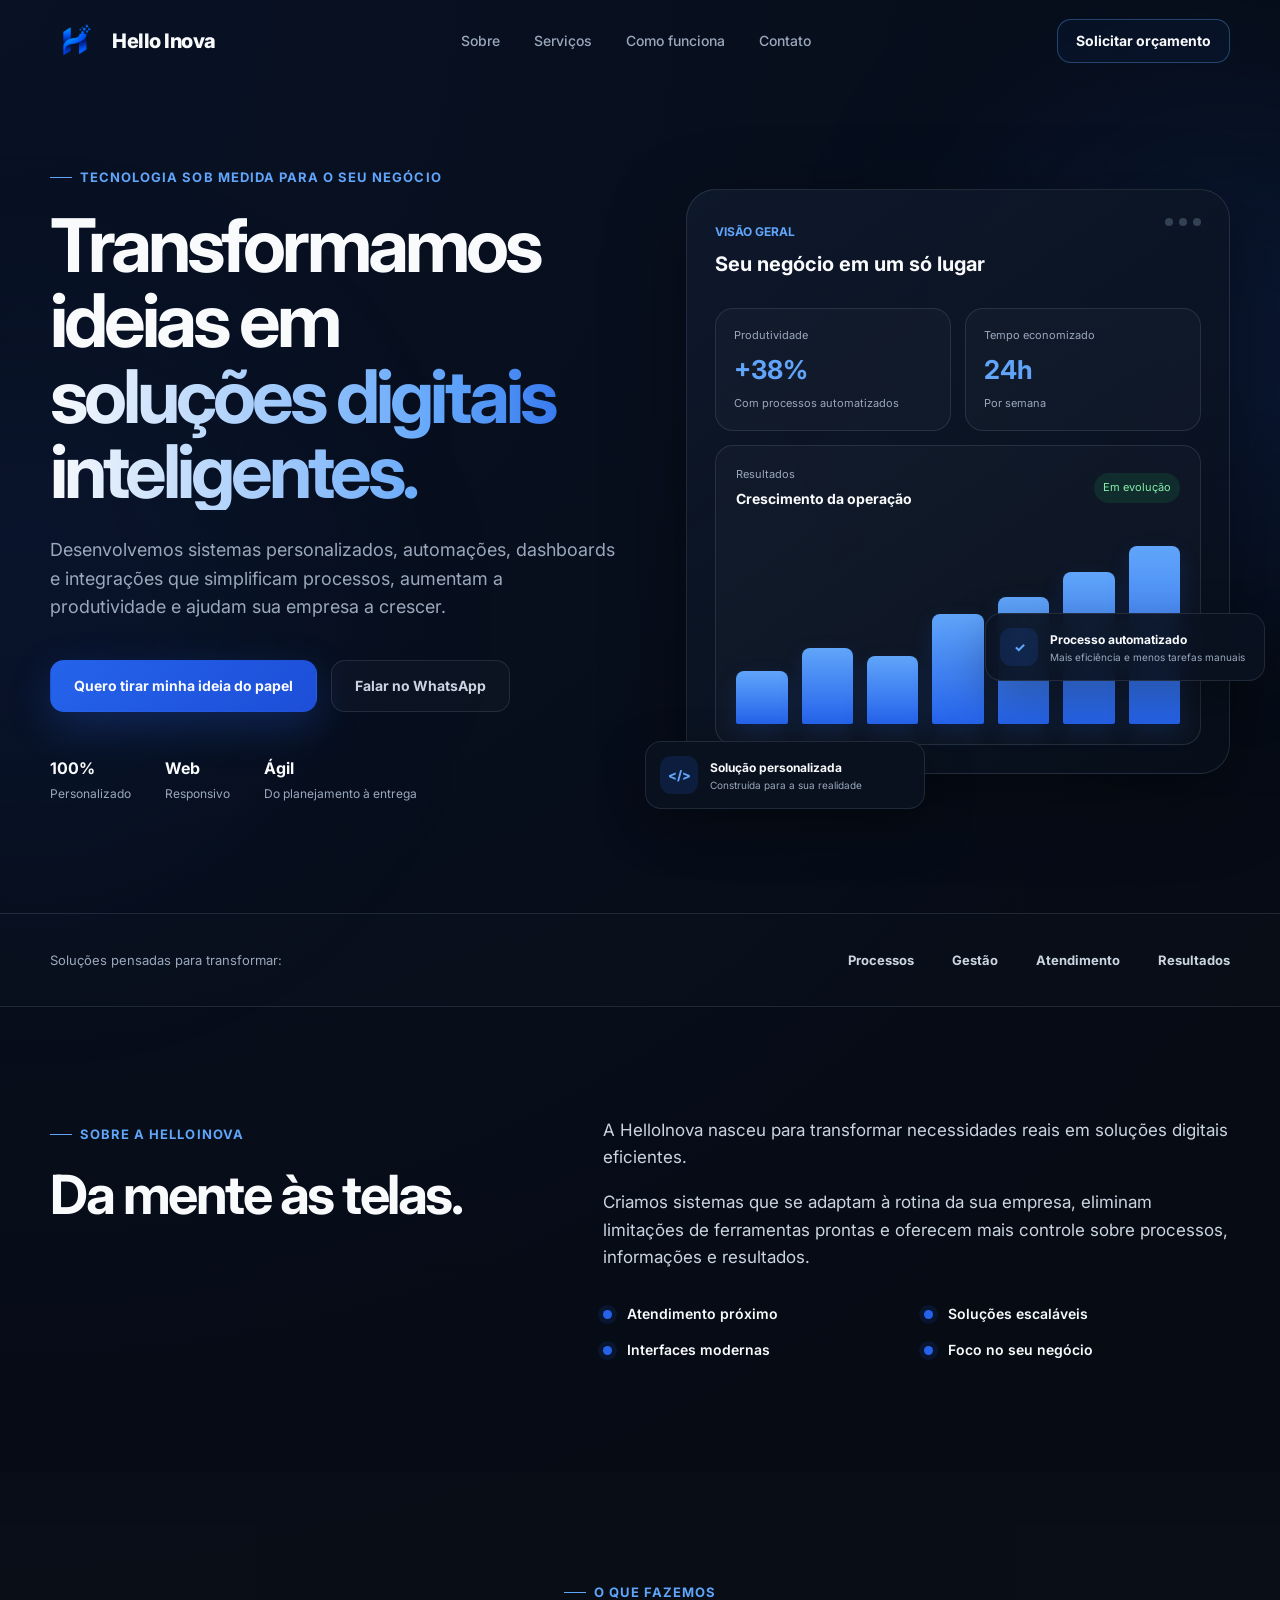
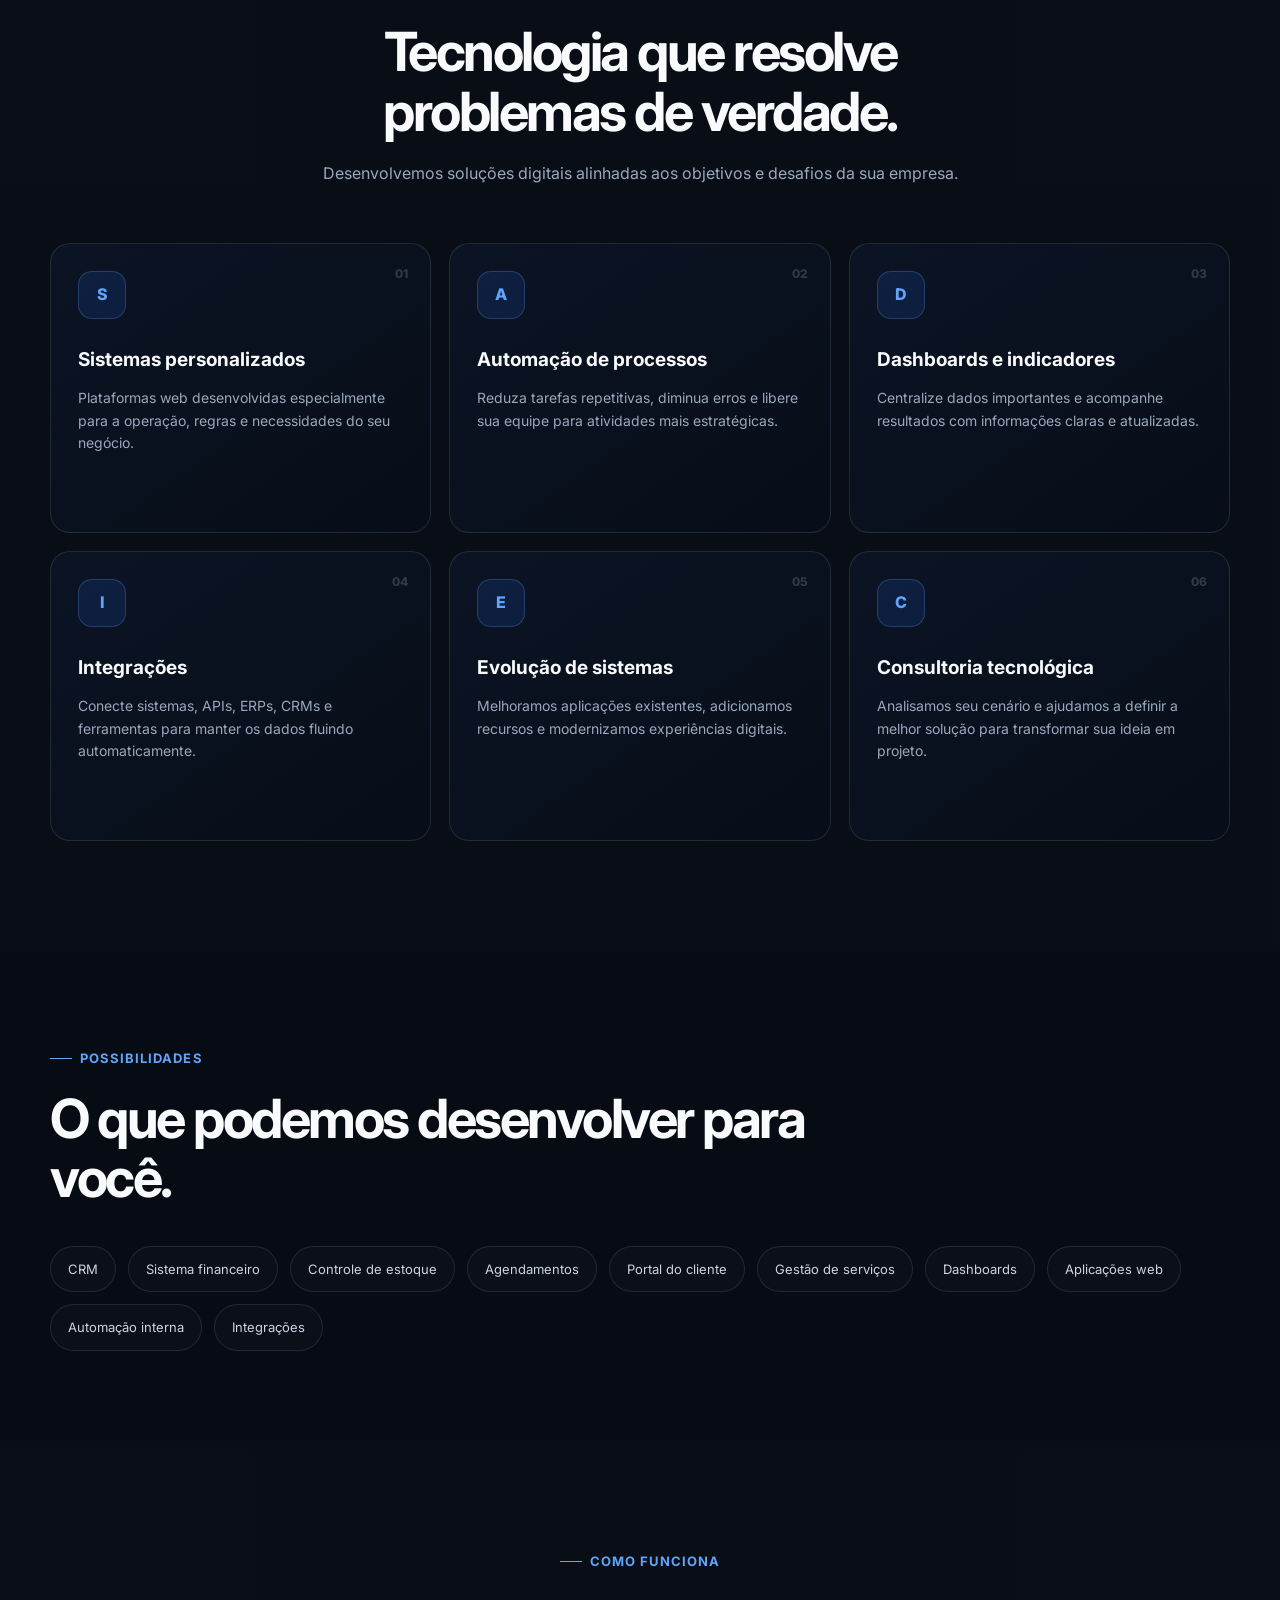
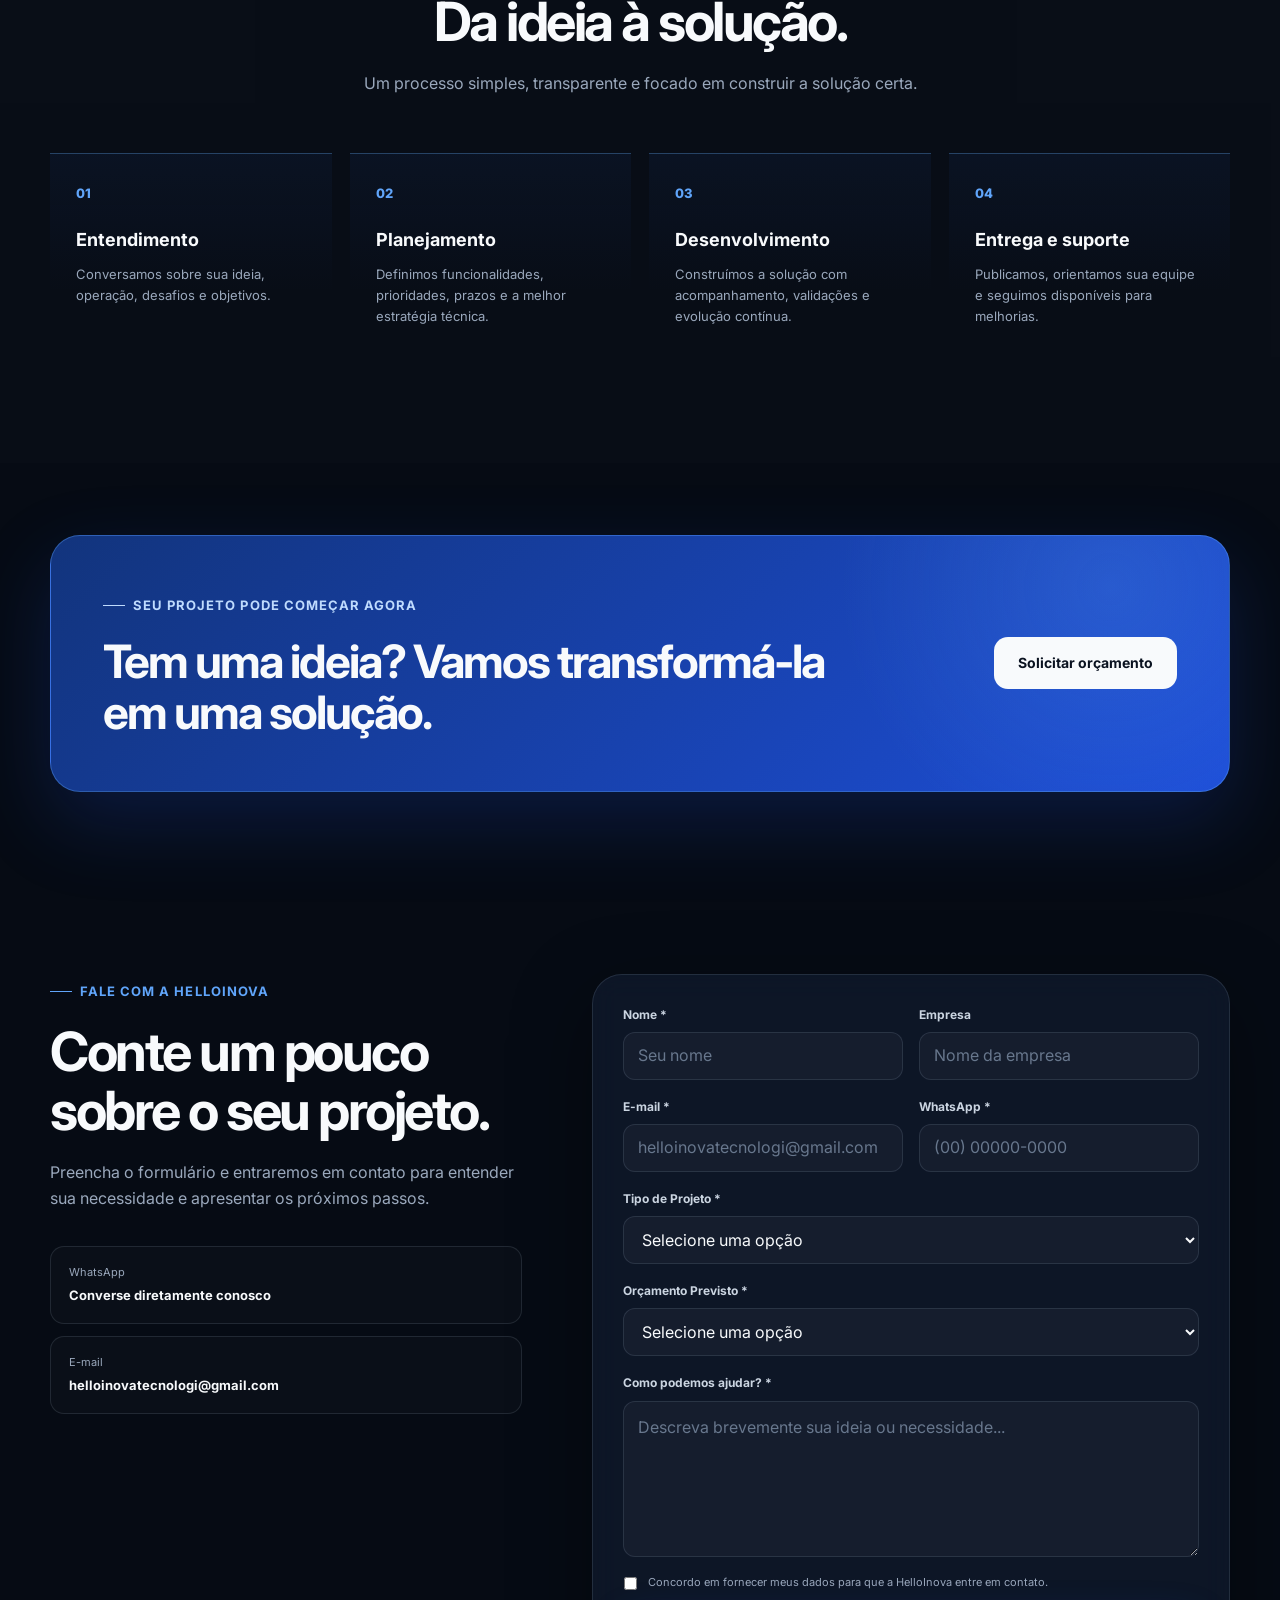
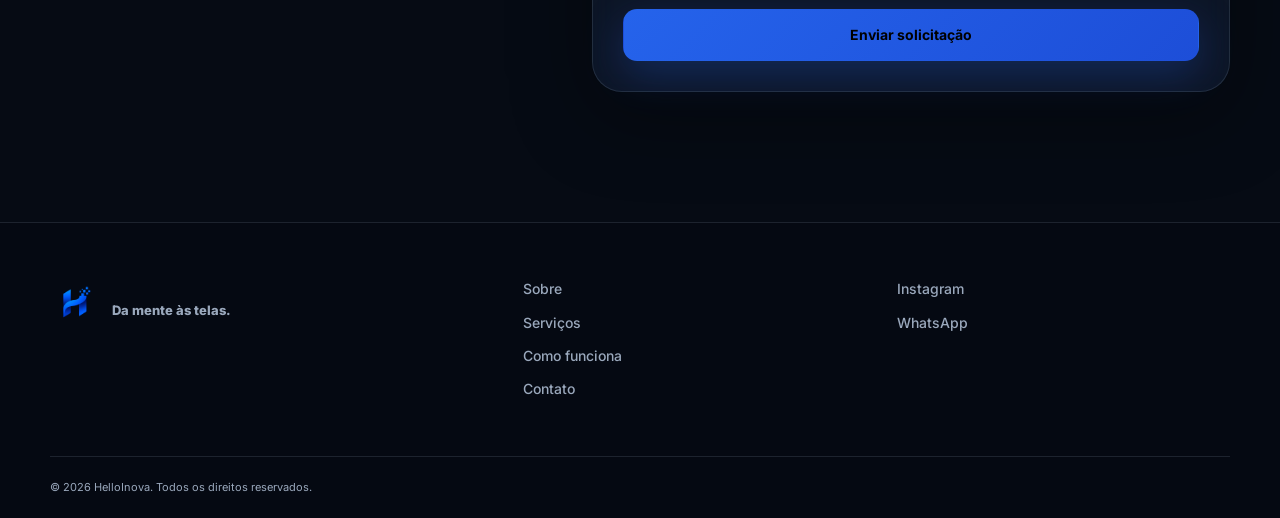
==== index.html @ ebc35570 "Organiza estrutura do GitHub Pages" ====
<!DOCTYPE html>
<html lang="pt-BR">
<head>
  <meta charset="UTF-8" />
  <meta name="viewport" content="width=device-width, initial-scale=1.0" />

  <link rel="icon" type="image/png" href="img/favicon.ico">

  <title>HelloInova | Sistemas personalizados para o seu negócio</title>
  <meta
    name="description"
    content="A HelloInova desenvolve sistemas personalizados, automações, dashboards e integrações para transformar ideias em soluções digitais."
  />

  <link rel="preconnect" href="https://fonts.googleapis.com" />
  <link rel="preconnect" href="https://fonts.gstatic.com" crossorigin />
  <link
    href="https://fonts.googleapis.com/css2?family=Inter:wght@400;500;600;700;800&display=swap"
    rel="stylesheet"
  />

  <link rel="stylesheet" href="style.css" />
</head>

<body>
  <div class="background-glow background-glow-one"></div>
  <div class="background-glow background-glow-two"></div>

  <header class="header">
    <div class="container navigation">
      <a class="brand" href="#inicio" aria-label="HelloInova - início">
        <img src="img/logo.png" alt="HelloInova" class="logo" />
        <span class="brand-name">Hello Inova</span>
      </a>

      <button
        class="menu-button"
        id="menuButton"
        type="button"
        aria-label="Abrir menu"
        aria-expanded="false"
        aria-controls="navigationMenu"
      >
        <span></span>
        <span></span>
        <span></span>
      </button>

      <nav class="navigation-menu" id="navigationMenu">
        <a href="#sobre">Sobre</a>
        <a href="#servicos">Serviços</a>
        <a href="#processo">Como funciona</a>
        <a href="#contato">Contato</a>
      </nav>

      <a class="button button-small button-outline desktop-cta" href="#contato">
        Solicitar orçamento
      </a>
    </div>
  </header>

  <main>
    <section class="hero section" id="inicio">
      <div class="container hero-grid">
        <div class="hero-content reveal">
          <span class="eyebrow">
            Tecnologia sob medida para o seu negócio
          </span>

          <h1>
            Transformamos ideias em
            <span>soluções digitais inteligentes.</span>
          </h1>

          <p class="hero-description">
            Desenvolvemos sistemas personalizados, automações, dashboards e
            integrações que simplificam processos, aumentam a produtividade e
            ajudam sua empresa a crescer.
          </p>

          <div class="hero-actions">
            <a class="button button-primary" href="#contato">
              Quero tirar minha ideia do papel
            </a>

            <a
              class="button button-ghost whatsapp-link"
              href="#"
              target="_blank"
              rel="noopener noreferrer"
            >
              Falar no WhatsApp
            </a>
          </div>

          <div class="hero-highlights">
            <div>
              <strong>100%</strong>
              <span>Personalizado</span>
            </div>
            <div>
              <strong>Web</strong>
              <span>Responsivo</span>
            </div>
            <div>
              <strong>Ágil</strong>
              <span>Do planejamento à entrega</span>
            </div>
          </div>
        </div>

        <div class="hero-visual reveal">
          <div class="dashboard-card">
            <div class="dashboard-header">
              <div>
                <span class="dashboard-label">Visão geral</span>
                <h2>Seu negócio em um só lugar</h2>
              </div>

              <div class="window-actions">
                <span></span>
                <span></span>
                <span></span>
              </div>
            </div>

            <div class="dashboard-metrics">
              <article class="metric-card">
                <span>Produtividade</span>
                <strong>+38%</strong>
                <small>Com processos automatizados</small>
              </article>

              <article class="metric-card">
                <span>Tempo economizado</span>
                <strong>24h</strong>
                <small>Por semana</small>
              </article>
            </div>

            <div class="chart-card">
              <div class="chart-heading">
                <div>
                  <span>Resultados</span>
                  <strong>Crescimento da operação</strong>
                </div>
                <span class="chart-status">Em evolução</span>
              </div>

              <div class="chart">
                <span style="height: 28%"></span>
                <span style="height: 40%"></span>
                <span style="height: 36%"></span>
                <span style="height: 58%"></span>
                <span style="height: 67%"></span>
                <span style="height: 80%"></span>
                <span style="height: 94%"></span>
              </div>
            </div>

            <div class="floating-card floating-card-one">
              <span class="floating-icon">✓</span>
              <div>
                <strong>Processo automatizado</strong>
                <span>Mais eficiência e menos tarefas manuais</span>
              </div>
            </div>

            <div class="floating-card floating-card-two">
              <span class="floating-icon">&lt;/&gt;</span>
              <div>
                <strong>Solução personalizada</strong>
                <span>Construída para a sua realidade</span>
              </div>
            </div>
          </div>
        </div>
      </div>
    </section>

    <section class="trust-bar">
      <div class="container trust-content">
        <span>Soluções pensadas para transformar:</span>
        <div class="trust-items">
          <span>Processos</span>
          <span>Gestão</span>
          <span>Atendimento</span>
          <span>Resultados</span>
        </div>
      </div>
    </section>

    <section class="section" id="sobre">
      <div class="container section-grid">
        <div class="section-heading reveal">
          <span class="eyebrow">Sobre a HelloInova</span>
          <h2>Da mente às telas.</h2>
        </div>

        <div class="section-copy reveal">
          <p>
            A HelloInova nasceu para transformar necessidades reais em soluções
            digitais eficientes.
          </p>

          <p>
            Criamos sistemas que se adaptam à rotina da sua empresa, eliminam
            limitações de ferramentas prontas e oferecem mais controle sobre
            processos, informações e resultados.
          </p>

          <div class="feature-list">
            <span>Atendimento próximo</span>
            <span>Soluções escaláveis</span>
            <span>Interfaces modernas</span>
            <span>Foco no seu negócio</span>
          </div>
        </div>
      </div>
    </section>

    <section class="section services-section" id="servicos">
      <div class="container">
        <div class="section-heading centered reveal">
          <span class="eyebrow">O que fazemos</span>
          <h2>Tecnologia que resolve problemas de verdade.</h2>
          <p>
            Desenvolvemos soluções digitais alinhadas aos objetivos e desafios
            da sua empresa.
          </p>
        </div>

        <div class="services-grid">
          <article class="service-card reveal">
            <span class="service-number">01</span>
            <div class="service-icon">S</div>
            <h3>Sistemas personalizados</h3>
            <p>
              Plataformas web desenvolvidas especialmente para a operação,
              regras e necessidades do seu negócio.
            </p>
          </article>

          <article class="service-card reveal">
            <span class="service-number">02</span>
            <div class="service-icon">A</div>
            <h3>Automação de processos</h3>
            <p>
              Reduza tarefas repetitivas, diminua erros e libere sua equipe para
              atividades mais estratégicas.
            </p>
          </article>

          <article class="service-card reveal">
            <span class="service-number">03</span>
            <div class="service-icon">D</div>
            <h3>Dashboards e indicadores</h3>
            <p>
              Centralize dados importantes e acompanhe resultados com
              informações claras e atualizadas.
            </p>
          </article>

          <article class="service-card reveal">
            <span class="service-number">04</span>
            <div class="service-icon">I</div>
            <h3>Integrações</h3>
            <p>
              Conecte sistemas, APIs, ERPs, CRMs e ferramentas para manter os
              dados fluindo automaticamente.
            </p>
          </article>

          <article class="service-card reveal">
            <span class="service-number">05</span>
            <div class="service-icon">E</div>
            <h3>Evolução de sistemas</h3>
            <p>
              Melhoramos aplicações existentes, adicionamos recursos e
              modernizamos experiências digitais.
            </p>
          </article>

          <article class="service-card reveal">
            <span class="service-number">06</span>
            <div class="service-icon">C</div>
            <h3>Consultoria tecnológica</h3>
            <p>
              Analisamos seu cenário e ajudamos a definir a melhor solução para
              transformar sua ideia em projeto.
            </p>
          </article>
        </div>
      </div>
    </section>

    <section class="section examples-section">
      <div class="container">
        <div class="section-heading reveal">
          <span class="eyebrow">Possibilidades</span>
          <h2>O que podemos desenvolver para você.</h2>
        </div>

        <div class="tag-list reveal">
          <span>CRM</span>
          <span>Sistema financeiro</span>
          <span>Controle de estoque</span>
          <span>Agendamentos</span>
          <span>Portal do cliente</span>
          <span>Gestão de serviços</span>
          <span>Dashboards</span>
          <span>Aplicações web</span>
          <span>Automação interna</span>
          <span>Integrações</span>
        </div>
      </div>
    </section>

    <section class="section process-section" id="processo">
      <div class="container">
        <div class="section-heading centered reveal">
          <span class="eyebrow">Como funciona</span>
          <h2>Da ideia à solução.</h2>
          <p>
            Um processo simples, transparente e focado em construir a solução
            certa.
          </p>
        </div>

        <div class="process-grid">
          <article class="process-card reveal">
            <span>01</span>
            <h3>Entendimento</h3>
            <p>
              Conversamos sobre sua ideia, operação, desafios e objetivos.
            </p>
          </article>

          <article class="process-card reveal">
            <span>02</span>
            <h3>Planejamento</h3>
            <p>
              Definimos funcionalidades, prioridades, prazos e a melhor
              estratégia técnica.
            </p>
          </article>

          <article class="process-card reveal">
            <span>03</span>
            <h3>Desenvolvimento</h3>
            <p>
              Construímos a solução com acompanhamento, validações e evolução
              contínua.
            </p>
          </article>

          <article class="process-card reveal">
            <span>04</span>
            <h3>Entrega e suporte</h3>
            <p>
              Publicamos, orientamos sua equipe e seguimos disponíveis para
              melhorias.
            </p>
          </article>
        </div>
      </div>
    </section>

    <section class="section cta-section">
      <div class="container">
        <div class="cta-card reveal">
          <div>
            <span class="eyebrow">Seu projeto pode começar agora</span>
            <h2>Tem uma ideia? Vamos transformá-la em uma solução.</h2>
          </div>

          <a class="button button-light" href="#contato">
            Solicitar orçamento
          </a>
        </div>
      </div>
    </section>

    <section class="section contact-section" id="contato">
      <div class="container contact-grid">
        <div class="contact-copy reveal">
          <span class="eyebrow">Fale com a HelloInova</span>
          <h2>Conte um pouco sobre o seu projeto.</h2>
          <p>
            Preencha o formulário e entraremos em contato para entender sua
            necessidade e apresentar os próximos passos.
          </p>

          <div class="contact-options">
            <a class="contact-option whatsapp-link" href="#" target="_blank" rel="noopener noreferrer">
              <span>WhatsApp</span>
              <strong>Converse diretamente conosco</strong>
            </a>

            <a class="contact-option" href="mailto:helloinovatecnologi@gmail.com">
              <span>E-mail</span>
              <strong>helloinovatecnologi@gmail.com</strong>
            </a>
          </div>
        </div>

        <form class="lead-form reveal" id="leadForm">
          <div class="form-row">
            <div class="form-group">
              <label for="name">Nome *</label>
              <input
                id="name"
                name="name"
                type="text"
                placeholder="Seu nome"
                autocomplete="name"
                required
              />
            </div>

            <div class="form-group">
              <label for="company">Empresa</label>
              <input
                id="company"
                name="company"
                type="text"
                placeholder="Nome da empresa"
                autocomplete="organization"
              />
            </div>
          </div>

          <div class="form-row">
            <div class="form-group">
              <label for="email">E-mail *</label>
              <input
                id="email"
                name="email"
                type="email"
                placeholder="helloinovatecnologi@gmail.com"
                autocomplete="email"
                required
              />
            </div>

            <div class="form-group">
              <label for="phone">WhatsApp *</label>
              <input
                id="phone"
                name="phone"
                type="tel"
                placeholder="(00) 00000-0000"
                autocomplete="tel"
                required
              />
            </div>
          </div>

          <div class="form-group">
            <label for="projectType">Tipo de Projeto *</label>
            <select id="projectType" name="projectType" required>
              <option value="">Selecione uma opção</option>
              <option value="Sistema personalizado">Sistema personalizado</option>
              <option value="Automação de processos">Automação de processos</option>
              <option value="Dashboard">Dashboard</option>
              <option value="Integração">Integração</option>
              <option value="Landing page ou site">Landing page ou site</option>
              <option value="Outro">Outro</option>
            </select>
          </div>

          <div class="form-group">
            <label for="budget">Orçamento Previsto *</label>

            <select id="budget" name="budget" required>
              <option value="">Selecione uma opção</option>
              <option>Até R$ 3.000</option>
              <option>R$ 3.000 a R$ 10.000</option>
              <option>R$ 10.000 a R$ 30.000</option>
              <option>Acima de R$ 30.000</option>
              <option>Ainda não sei</option>
            </select>
          </div>

          <div class="form-group">
            <label for="message">Como podemos ajudar? *</label>
            <textarea
              id="message"
              name="message"
              rows="5"
              placeholder="Descreva brevemente sua ideia ou necessidade..."
              required
            ></textarea>
          </div>

          <label class="consent">
            <input id="consent" name="consent" type="checkbox" required />
            <span>
              Concordo em fornecer meus dados para que a HelloInova entre em
              contato.
            </span>
          </label>

          <button class="button button-primary button-full" type="submit">
            Enviar solicitação
          </button>

          <div class="form-message" id="formMessage" role="status"></div>
        </form>
      </div>
    </section>
  </main>

  <footer class="footer">
    <div class="container footer-content">
      <div>
        <a class="brand" href="#inicio">
          <img src="img/logo.png" alt="HelloInova" class="logo" />
        <p>Da mente às telas.</p>

        </a>
      </div>

      <div class="footer-links">
        <a href="#sobre">Sobre</a>
        <a href="#servicos">Serviços</a>
        <a href="#processo">Como funciona</a>
        <a href="#contato">Contato</a>
      </div>

      <div class="footer-social">
        <a href="#" aria-label="Instagram da HelloInova">Instagram</a>
        <a class="whatsapp-link" href="#" target="_blank" rel="noopener noreferrer">
          WhatsApp
        </a>
      </div>
    </div>

    <div class="container footer-bottom">
      <span>
        © <span id="currentYear"></span> HelloInova. Todos os direitos reservados.
      </span>
    </div>
  </footer>

  <script src="script.js"></script>
</body>
</html>
---- style.css ----
:root {
  --background: #060b14;
  --background-soft: #0a1220;
  --surface: rgba(15, 25, 43, 0.82);
  --surface-solid: #0f192b;
  --surface-light: #16233a;
  --border: rgba(148, 163, 184, 0.17);
  --border-strong: rgba(96, 165, 250, 0.35);
  --primary: #2563eb;
  --primary-light: #60a5fa;
  --primary-soft: rgba(37, 99, 235, 0.15);
  --text: #f8fafc;
  --text-muted: #9aa8bc;
  --text-soft: #cbd5e1;
  --success: #22c55e;
  --shadow: 0 24px 80px rgba(0, 0, 0, 0.38);
  --radius-small: 12px;
  --radius-medium: 20px;
  --radius-large: 30px;
  --container: 1180px;
}

* {
  box-sizing: border-box;
  margin: 0;
  padding: 0;
}

html {
  scroll-behavior: smooth;
}

body {
  min-height: 100vh;
  overflow-x: hidden;
  background:
    radial-gradient(circle at top left, rgba(37, 99, 235, 0.08), transparent 30%),
    var(--background);
  color: var(--text);
  font-family: "Inter", sans-serif;
  line-height: 1.6;
}

body.menu-open {
  overflow: hidden;
}

a {
  color: inherit;
  text-decoration: none;
}

button,
input,
select,
textarea {
  font: inherit;
}

button {
  cursor: pointer;
}

.container {
  width: min(calc(100% - 40px), var(--container));
  margin-inline: auto;
}

.section {
  position: relative;
  padding: 110px 0;
}

.background-glow {
  position: fixed;
  z-index: -1;
  border-radius: 50%;
  filter: blur(120px);
  pointer-events: none;
}

.background-glow-one {
  top: 120px;
  right: -180px;
  width: 460px;
  height: 460px;
  background: rgba(37, 99, 235, 0.13);
}

.background-glow-two {
  bottom: 40px;
  left: -220px;
  width: 500px;
  height: 500px;
  background: rgba(30, 64, 175, 0.09);
}

.header {
  position: fixed;
  z-index: 1000;
  top: 0;
  width: 100%;
  border-bottom: 1px solid transparent;
  transition: 0.3s ease;
}

.header.scrolled {
  border-color: var(--border);
  background: rgba(6, 11, 20, 0.84);
  backdrop-filter: blur(18px);
}

.navigation {
  display: flex;
  align-items: center;
  justify-content: space-between;
  min-height: 82px;
}

.brand {
  display: inline-flex;
  align-items: center;
  gap: 12px;
  font-weight: 800;
}

.brand-symbol {
  display: grid;
  width: 42px;
  height: 42px;
  place-items: center;
  border: 1px solid rgba(96, 165, 250, 0.48);
  border-radius: 13px;
  background: linear-gradient(145deg, var(--primary), #0f2c74);
  box-shadow: 0 10px 30px rgba(37, 99, 235, 0.28);
  font-size: 21px;
}

.brand-name {
  font-size: 20px;
  letter-spacing: -0.5px;
}

.navigation-menu {
  display: flex;
  align-items: center;
  gap: 34px;
}

.navigation-menu a,
.footer-links a,
.footer-social a {
  color: var(--text-muted);
  font-size: 14px;
  font-weight: 500;
  transition: 0.2s ease;
}

.navigation-menu a:hover,
.footer-links a:hover,
.footer-social a:hover {
  color: var(--text);
}

.menu-button {
  display: none;
  border: 0;
  background: transparent;
}

.menu-button span {
  display: block;
  width: 25px;
  height: 2px;
  margin: 5px 0;
  border-radius: 999px;
  background: var(--text);
  transition: 0.25s ease;
}

.button {
  display: inline-flex;
  min-height: 52px;
  align-items: center;
  justify-content: center;
  gap: 10px;
  padding: 0 23px;
  border: 1px solid transparent;
  border-radius: 14px;
  font-size: 14px;
  font-weight: 700;
  transition:
    transform 0.2s ease,
    border-color 0.2s ease,
    background 0.2s ease,
    box-shadow 0.2s ease;
}

.button:hover {
  transform: translateY(-2px);
}

.button-small {
  min-height: 44px;
  padding-inline: 18px;
}

.button-primary {
  background: linear-gradient(135deg, var(--primary), #1d4ed8);
  box-shadow: 0 14px 40px rgba(37, 99, 235, 0.26);
}

.button-primary:hover {
  box-shadow: 0 18px 48px rgba(37, 99, 235, 0.38);
}

.button-outline {
  border-color: var(--border-strong);
  background: rgba(37, 99, 235, 0.05);
}

.button-ghost {
  border-color: var(--border);
  background: rgba(255, 255, 255, 0.025);
  color: var(--text-soft);
}

.button-ghost:hover,
.button-outline:hover {
  border-color: rgba(96, 165, 250, 0.58);
  background: rgba(37, 99, 235, 0.1);
}

.button-light {
  background: var(--text);
  color: #0a1220;
}

.button-full {
  width: 100%;
}

.eyebrow {
  display: inline-flex;
  align-items: center;
  gap: 8px;
  margin-bottom: 20px;
  color: var(--primary-light);
  font-size: 13px;
  font-weight: 700;
  letter-spacing: 0.08em;
  text-transform: uppercase;
}

.eyebrow::before {
  width: 22px;
  height: 1px;
  background: currentColor;
  content: "";
}

.hero {
  display: flex;
  min-height: 790px;
  align-items: center;
  padding-top: 160px;
}

.hero-grid {
  display: grid;
  grid-template-columns: 1.02fr 0.98fr;
  align-items: center;
  gap: 70px;
}

.hero h1 {
  max-width: 760px;
  font-size: clamp(44px, 6vw, 74px);
  line-height: 1.02;
  letter-spacing: -4px;
}

.hero h1 span {
  display: block;
  background: linear-gradient(90deg, #f8fafc, #60a5fa 70%, #2563eb);
  -webkit-background-clip: text;
  background-clip: text;
  color: transparent;
}

.hero-description {
  max-width: 670px;
  margin-top: 26px;
  color: var(--text-muted);
  font-size: 18px;
}

.hero-actions {
  display: flex;
  flex-wrap: wrap;
  gap: 14px;
  margin-top: 38px;
}

.hero-highlights {
  display: flex;
  flex-wrap: wrap;
  gap: 34px;
  margin-top: 44px;
}

.hero-highlights div {
  display: grid;
  gap: 2px;
}

.hero-highlights strong {
  font-size: 16px;
}

.hero-highlights span {
  color: var(--text-muted);
  font-size: 12px;
}

.hero-visual {
  position: relative;
}

.dashboard-card {
  position: relative;
  min-height: 530px;
  padding: 28px;
  border: 1px solid var(--border);
  border-radius: var(--radius-large);
  background:
    linear-gradient(145deg, rgba(15, 25, 43, 0.96), rgba(8, 15, 27, 0.88));
  box-shadow: var(--shadow);
}

.dashboard-card::before {
  position: absolute;
  z-index: -1;
  inset: -1px;
  border-radius: inherit;
  background: linear-gradient(145deg, rgba(96, 165, 250, 0.25), transparent 45%);
  content: "";
  opacity: 0.5;
}

.dashboard-header {
  display: flex;
  align-items: flex-start;
  justify-content: space-between;
}

.dashboard-label {
  color: var(--primary-light);
  font-size: 12px;
  font-weight: 700;
  text-transform: uppercase;
}

.dashboard-header h2 {
  margin-top: 5px;
  font-size: 20px;
}

.window-actions {
  display: flex;
  gap: 6px;
}

.window-actions span {
  width: 8px;
  height: 8px;
  border-radius: 50%;
  background: #334155;
}

.dashboard-metrics {
  display: grid;
  grid-template-columns: repeat(2, 1fr);
  gap: 14px;
  margin-top: 28px;
}

.metric-card,
.chart-card {
  border: 1px solid var(--border);
  border-radius: 18px;
  background: rgba(255, 255, 255, 0.025);
}

.metric-card {
  display: grid;
  gap: 4px;
  padding: 18px;
}

.metric-card span,
.chart-heading span,
.metric-card small {
  color: var(--text-muted);
  font-size: 11px;
}

.metric-card strong {
  color: var(--primary-light);
  font-size: 26px;
}

.chart-card {
  margin-top: 14px;
  padding: 20px;
}

.chart-heading {
  display: flex;
  align-items: center;
  justify-content: space-between;
}

.chart-heading div {
  display: grid;
  gap: 4px;
}

.chart-heading strong {
  font-size: 14px;
}

.chart-status {
  padding: 6px 9px;
  border-radius: 999px;
  background: rgba(34, 197, 94, 0.12);
  color: #86efac !important;
}

.chart {
  display: flex;
  height: 190px;
  align-items: end;
  gap: 14px;
  margin-top: 24px;
}

.chart span {
  flex: 1;
  min-width: 18px;
  border-radius: 8px 8px 2px 2px;
  background: linear-gradient(180deg, var(--primary-light), var(--primary));
  box-shadow: 0 8px 22px rgba(37, 99, 235, 0.16);
}

.floating-card {
  position: absolute;
  display: flex;
  width: 280px;
  align-items: center;
  gap: 12px;
  padding: 14px;
  border: 1px solid var(--border);
  border-radius: 16px;
  background: rgba(10, 18, 32, 0.92);
  box-shadow: 0 18px 50px rgba(0, 0, 0, 0.3);
  backdrop-filter: blur(12px);
}

.floating-card-one {
  right: -36px;
  bottom: 92px;
}

.floating-card-two {
  bottom: -36px;
  left: -42px;
}

.floating-icon {
  display: grid;
  width: 38px;
  height: 38px;
  flex: 0 0 38px;
  place-items: center;
  border-radius: 11px;
  background: var(--primary-soft);
  color: var(--primary-light);
  font-size: 13px;
  font-weight: 800;
}

.floating-card div {
  display: grid;
}

.floating-card strong {
  font-size: 12px;
}

.floating-card div span {
  color: var(--text-muted);
  font-size: 10px;
}

.trust-bar {
  border-block: 1px solid var(--border);
  background: rgba(255, 255, 255, 0.012);
}

.trust-content {
  display: flex;
  min-height: 92px;
  align-items: center;
  justify-content: space-between;
  gap: 30px;
}

.trust-content > span {
  color: var(--text-muted);
  font-size: 13px;
}

.trust-items {
  display: flex;
  flex-wrap: wrap;
  gap: 38px;
}

.trust-items span {
  color: var(--text-soft);
  font-size: 13px;
  font-weight: 700;
}

.section-grid {
  display: grid;
  grid-template-columns: 0.85fr 1.15fr;
  gap: 90px;
}

.section-heading h2 {
  max-width: 760px;
  font-size: clamp(34px, 5vw, 54px);
  line-height: 1.1;
  letter-spacing: -2.5px;
}

.section-heading > p {
  max-width: 650px;
  margin-top: 20px;
  color: var(--text-muted);
}

.section-heading.centered {
  display: grid;
  justify-items: center;
  text-align: center;
}

.section-copy {
  color: var(--text-soft);
  font-size: 17px;
}

.section-copy p + p {
  margin-top: 18px;
}

.feature-list {
  display: grid;
  grid-template-columns: repeat(2, 1fr);
  gap: 14px;
  margin-top: 32px;
}

.feature-list span {
  position: relative;
  padding-left: 24px;
  color: var(--text);
  font-size: 14px;
  font-weight: 600;
}

.feature-list span::before {
  position: absolute;
  top: 7px;
  left: 0;
  width: 9px;
  height: 9px;
  border-radius: 50%;
  background: var(--primary);
  box-shadow: 0 0 0 5px rgba(37, 99, 235, 0.12);
  content: "";
}

.services-section,
.process-section {
  background: rgba(255, 255, 255, 0.012);
}

.services-grid {
  display: grid;
  grid-template-columns: repeat(3, 1fr);
  gap: 18px;
  margin-top: 56px;
}

.service-card {
  position: relative;
  min-height: 290px;
  overflow: hidden;
  padding: 27px;
  border: 1px solid var(--border);
  border-radius: var(--radius-medium);
  background: linear-gradient(145deg, rgba(15, 25, 43, 0.68), rgba(8, 15, 27, 0.72));
  transition:
    transform 0.25s ease,
    border-color 0.25s ease,
    background 0.25s ease;
}

.service-card:hover {
  transform: translateY(-7px);
  border-color: var(--border-strong);
  background: linear-gradient(145deg, rgba(19, 34, 58, 0.85), rgba(8, 15, 27, 0.82));
}

.service-number {
  position: absolute;
  top: 20px;
  right: 22px;
  color: rgba(148, 163, 184, 0.28);
  font-size: 12px;
  font-weight: 800;
}

.service-icon {
  display: grid;
  width: 48px;
  height: 48px;
  place-items: center;
  border: 1px solid rgba(96, 165, 250, 0.25);
  border-radius: 14px;
  background: var(--primary-soft);
  color: var(--primary-light);
  font-weight: 800;
}

.service-card h3 {
  margin-top: 26px;
  font-size: 19px;
}

.service-card p {
  margin-top: 12px;
  color: var(--text-muted);
  font-size: 14px;
}

.examples-section {
  padding-block: 90px;
}

.tag-list {
  display: flex;
  flex-wrap: wrap;
  gap: 12px;
  margin-top: 38px;
}

.tag-list span {
  padding: 12px 17px;
  border: 1px solid var(--border);
  border-radius: 999px;
  background: rgba(255, 255, 255, 0.02);
  color: var(--text-soft);
  font-size: 13px;
  transition: 0.2s ease;
}

.tag-list span:hover {
  border-color: var(--border-strong);
  background: var(--primary-soft);
  color: var(--text);
}

.process-grid {
  display: grid;
  grid-template-columns: repeat(4, 1fr);
  gap: 18px;
  margin-top: 56px;
}

.process-card {
  position: relative;
  padding: 26px;
  border-top: 1px solid var(--border-strong);
  background: linear-gradient(180deg, rgba(37, 99, 235, 0.06), transparent 70%);
}

.process-card span {
  color: var(--primary-light);
  font-size: 13px;
  font-weight: 800;
}

.process-card h3 {
  margin-top: 20px;
  font-size: 18px;
}

.process-card p {
  margin-top: 10px;
  color: var(--text-muted);
  font-size: 13px;
}

.cta-section {
  padding-block: 72px;
}

.cta-card {
  display: flex;
  align-items: center;
  justify-content: space-between;
  gap: 40px;
  padding: 52px;
  border: 1px solid rgba(96, 165, 250, 0.36);
  border-radius: var(--radius-large);
  background:
    radial-gradient(circle at 90% 20%, rgba(96, 165, 250, 0.2), transparent 25%),
    linear-gradient(135deg, #12347d, #1d4ed8);
  box-shadow: 0 30px 80px rgba(29, 78, 216, 0.22);
}

.cta-card h2 {
  max-width: 730px;
  font-size: clamp(30px, 4vw, 46px);
  line-height: 1.12;
  letter-spacing: -2px;
}

.cta-card .eyebrow {
  color: #bfdbfe;
}

.contact-section {
  padding-bottom: 130px;
}

.contact-grid {
  display: grid;
  grid-template-columns: 0.85fr 1.15fr;
  gap: 70px;
  align-items: start;
}

.contact-copy h2 {
  max-width: 520px;
  font-size: clamp(36px, 5vw, 54px);
  line-height: 1.1;
  letter-spacing: -2.5px;
}

.contact-copy > p {
  max-width: 520px;
  margin-top: 20px;
  color: var(--text-muted);
}

.contact-options {
  display: grid;
  gap: 12px;
  margin-top: 34px;
}

.contact-option {
  display: grid;
  gap: 4px;
  padding: 17px 18px;
  border: 1px solid var(--border);
  border-radius: 14px;
  background: rgba(255, 255, 255, 0.02);
  transition: 0.2s ease;
}

.contact-option:hover {
  border-color: var(--border-strong);
  transform: translateX(4px);
}

.contact-option span {
  color: var(--text-muted);
  font-size: 11px;
}

.contact-option strong {
  font-size: 13px;
}

.lead-form {
  padding: 30px;
  border: 1px solid var(--border);
  border-radius: var(--radius-large);
  background: var(--surface);
  box-shadow: var(--shadow);
  backdrop-filter: blur(14px);
}

.form-row {
  display: grid;
  grid-template-columns: repeat(2, 1fr);
  gap: 16px;
}

.form-group {
  display: grid;
  gap: 8px;
  margin-bottom: 17px;
}

.form-group label {
  color: var(--text-soft);
  font-size: 12px;
  font-weight: 700;
}

input,
select,
textarea {
  width: 100%;
  border: 1px solid var(--border);
  border-radius: 12px;
  outline: none;
  background: rgba(255, 255, 255, 0.035);
  color: var(--text);
  transition: 0.2s ease;
}

input,
select {
  min-height: 48px;
  padding: 0 14px;
}

textarea {
  min-height: 135px;
  resize: vertical;
  padding: 13px 14px;
}

input::placeholder,
textarea::placeholder {
  color: #68778d;
}

input:focus,
select:focus,
textarea:focus {
  border-color: var(--primary-light);
  box-shadow: 0 0 0 4px rgba(37, 99, 235, 0.12);
}

select option {
  background: #0f192b;
}

.consent {
  display: flex;
  align-items: flex-start;
  gap: 10px;
  margin: 2px 0 18px;
  color: var(--text-muted);
  font-size: 11px;
}

.consent input {
  width: 15px;
  min-height: auto;
  margin-top: 3px;
  accent-color: var(--primary);
}

.form-message {
  display: none;
  margin-top: 14px;
  padding: 12px 14px;
  border-radius: 11px;
  font-size: 12px;
}

.form-message.success {
  display: block;
  background: rgba(34, 197, 94, 0.12);
  color: #86efac;
}

.form-message.error {
  display: block;
  background: rgba(239, 68, 68, 0.12);
  color: #fca5a5;
}

.footer {
  border-top: 1px solid var(--border);
  background: #050912;
}

.footer-content {
  display: grid;
  grid-template-columns: 1.3fr 1fr 1fr;
  gap: 40px;
  padding: 55px 0;
}

.footer-content > div:first-child p {
  margin-top: 14px;
  color: var(--text-muted);
  font-size: 13px;
}

.footer-links,
.footer-social {
  display: grid;
  align-content: start;
  gap: 11px;
}

.footer-bottom {
  padding: 22px 0;
  border-top: 1px solid var(--border);
  color: var(--text-muted);
  font-size: 11px;
}

.reveal {
  opacity: 0;
  transform: translateY(24px);
  transition:
    opacity 0.7s ease,
    transform 0.7s ease;
}

.reveal.visible {
  opacity: 1;
  transform: translateY(0);
}

@media (max-width: 1050px) {
  .hero-grid,
  .section-grid,
  .contact-grid {
    grid-template-columns: 1fr;
  }

  .hero-grid {
    gap: 90px;
  }

  .hero-content {
    max-width: 760px;
  }

  .hero-visual {
    width: min(100%, 700px);
    margin-inline: auto;
  }

  .services-grid {
    grid-template-columns: repeat(2, 1fr);
  }

  .process-grid {
    grid-template-columns: repeat(2, 1fr);
  }

  .section-grid,
  .contact-grid {
    gap: 45px;
  }
}

@media (max-width: 800px) {
  .section {
    padding: 82px 0;
  }

  .navigation-menu {
    position: fixed;
    top: 81px;
    right: 0;
    left: 0;
    display: grid;
    max-height: 0;
    overflow: hidden;
    gap: 0;
    border-bottom: 1px solid var(--border);
    background: rgba(6, 11, 20, 0.97);
    opacity: 0;
    transition: 0.3s ease;
  }

  .navigation-menu.open {
    max-height: 360px;
    padding: 16px 20px 24px;
    opacity: 1;
  }

  .navigation-menu a {
    padding: 14px 0;
    border-bottom: 1px solid var(--border);
  }

  .menu-button {
    display: block;
  }

  .menu-button.active span:nth-child(1) {
    transform: translateY(7px) rotate(45deg);
  }

  .menu-button.active span:nth-child(2) {
    opacity: 0;
  }

  .menu-button.active span:nth-child(3) {
    transform: translateY(-7px) rotate(-45deg);
  }

  .desktop-cta {
    display: none;
  }

  .hero {
    min-height: auto;
    padding-top: 140px;
  }

  .hero h1 {
    letter-spacing: -2.8px;
  }

  .trust-content,
  .cta-card {
    align-items: flex-start;
    flex-direction: column;
  }

  .trust-content {
    padding-block: 28px;
  }

  .trust-items {
    gap: 20px;
  }

  .floating-card-one {
    right: 10px;
  }

  .floating-card-two {
    left: 10px;
  }

  .cta-card {
    padding: 38px;
  }

  .footer-content {
    grid-template-columns: 1fr 1fr;
  }
}

@media (max-width: 620px) {
  .container {
    width: min(calc(100% - 28px), var(--container));
  }

  .hero {
    padding-top: 120px;
  }

  .hero h1 {
    font-size: 42px;
    letter-spacing: -2px;
  }

  .hero-description {
    font-size: 16px;
  }

  .hero-actions {
    display: grid;
  }

  .button {
    width: 100%;
  }

  .hero-highlights {
    display: grid;
    grid-template-columns: repeat(3, 1fr);
    gap: 16px;
  }

  .dashboard-card {
    min-height: 460px;
    padding: 20px;
  }

  .dashboard-metrics,
  .form-row,
  .feature-list,
  .services-grid,
  .process-grid,
  .footer-content {
    grid-template-columns: 1fr;
  }

  .floating-card {
    position: static;
    width: 100%;
    margin-top: 14px;
  }

  .chart {
    height: 150px;
    gap: 8px;
  }

  .section-heading h2,
  .contact-copy h2 {
    letter-spacing: -1.7px;
  }

  .service-card {
    min-height: 255px;
  }

  .cta-card,
  .lead-form {
    padding: 25px;
  }

  .footer-content {
    gap: 28px;
  }
}
.logo {
    height: 50px;
    width: auto;
    object-fit: contain;
}
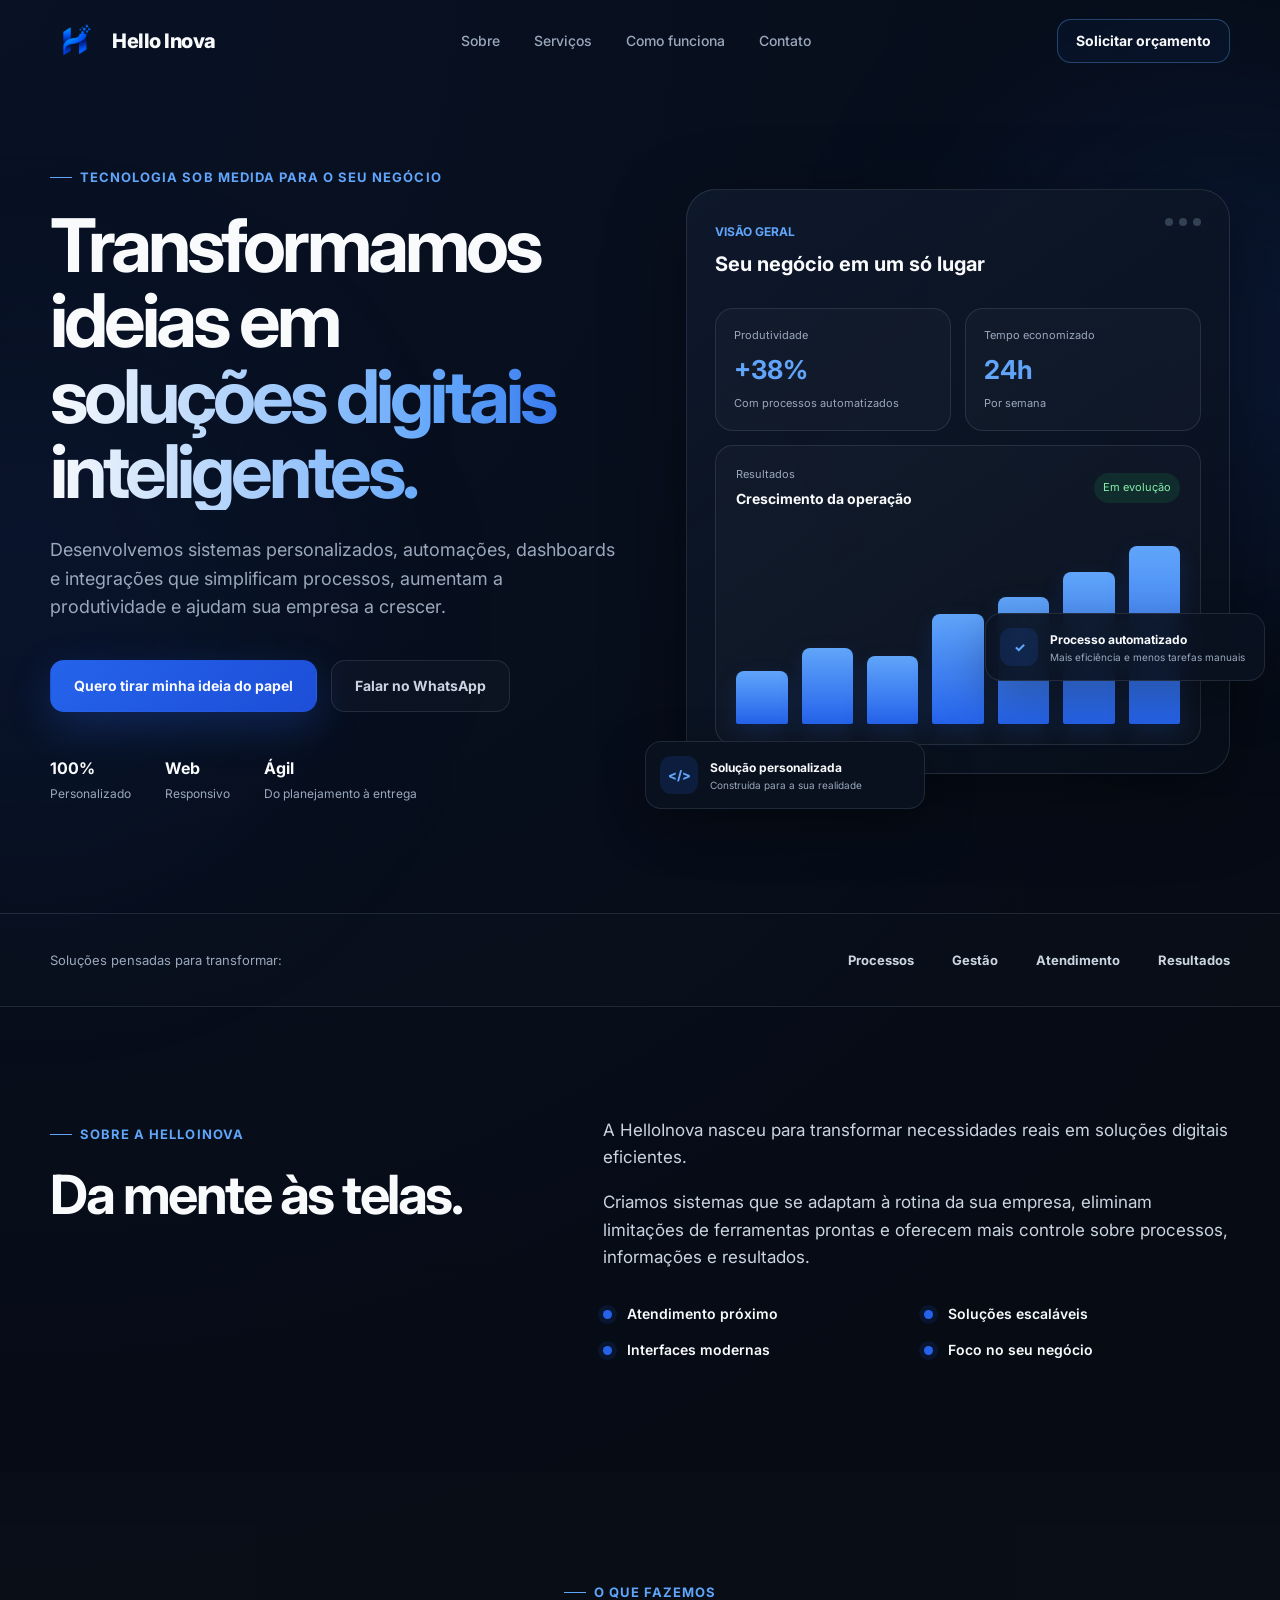
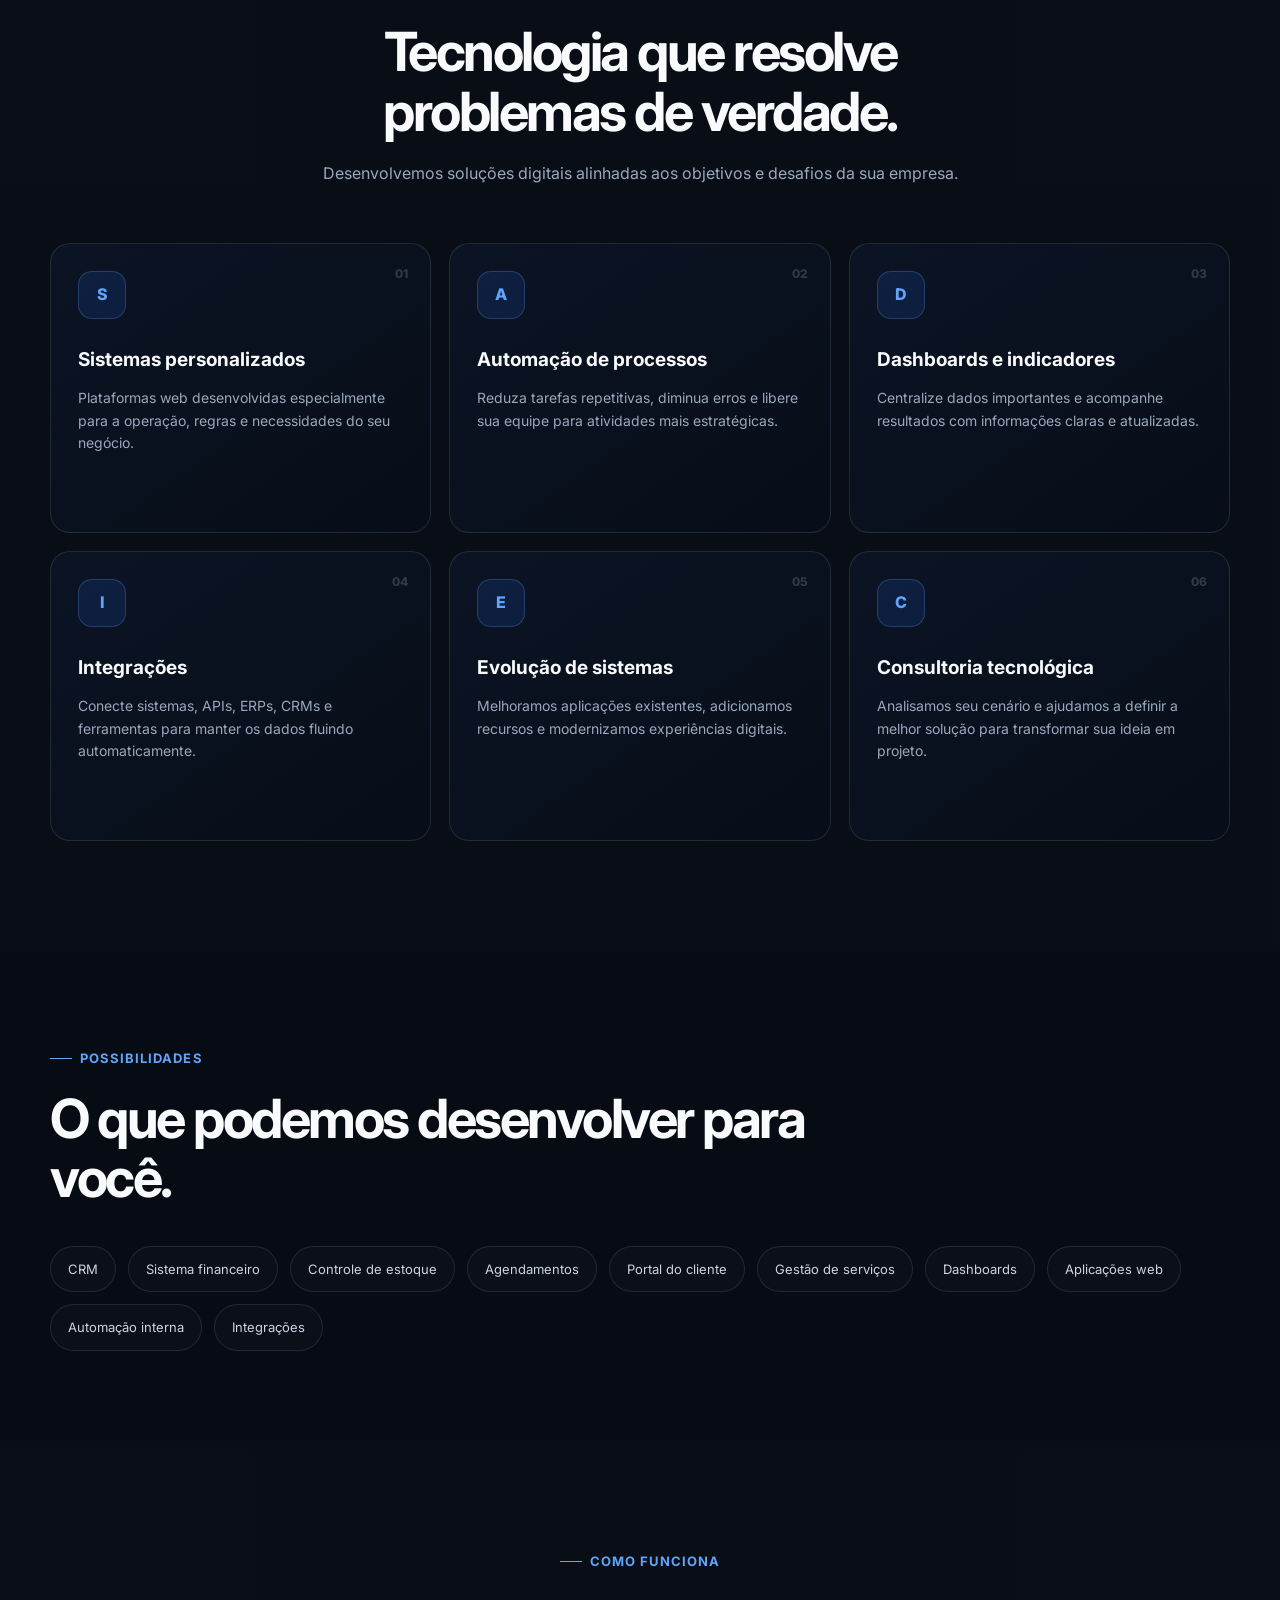
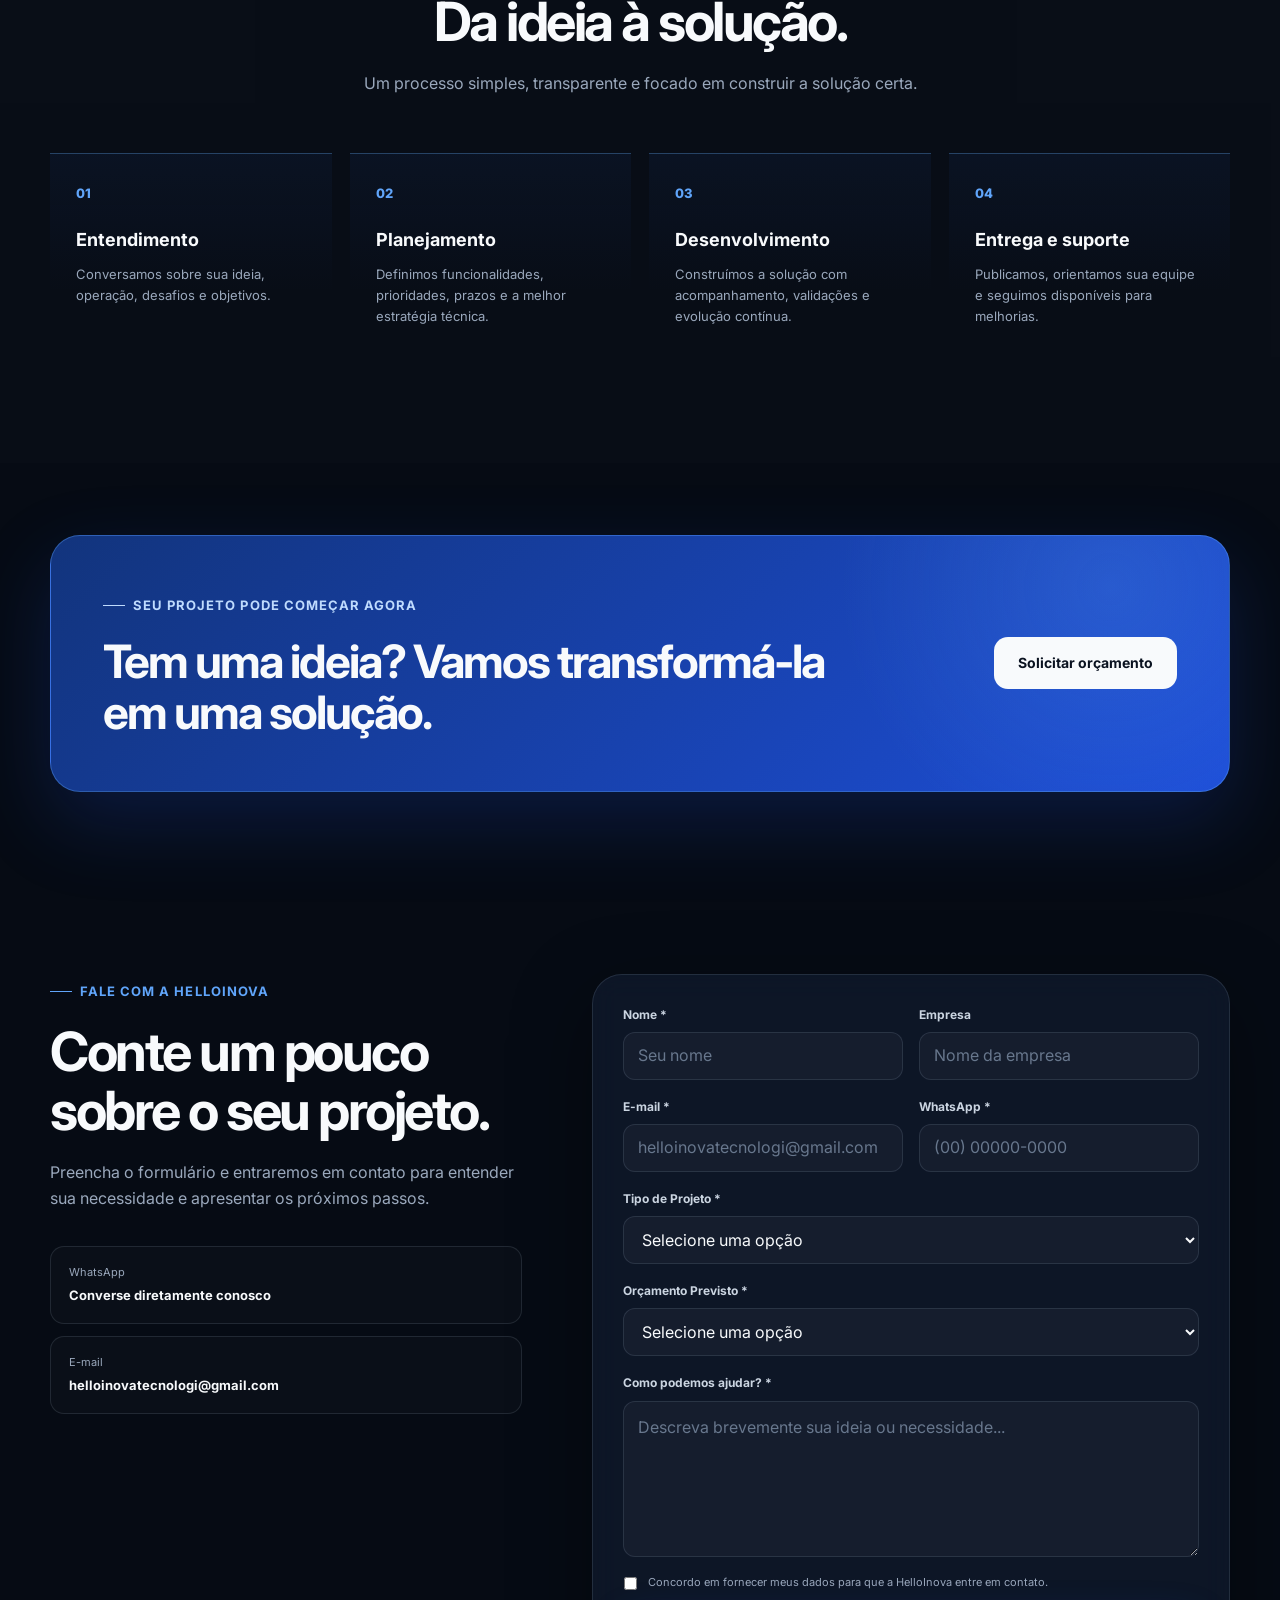
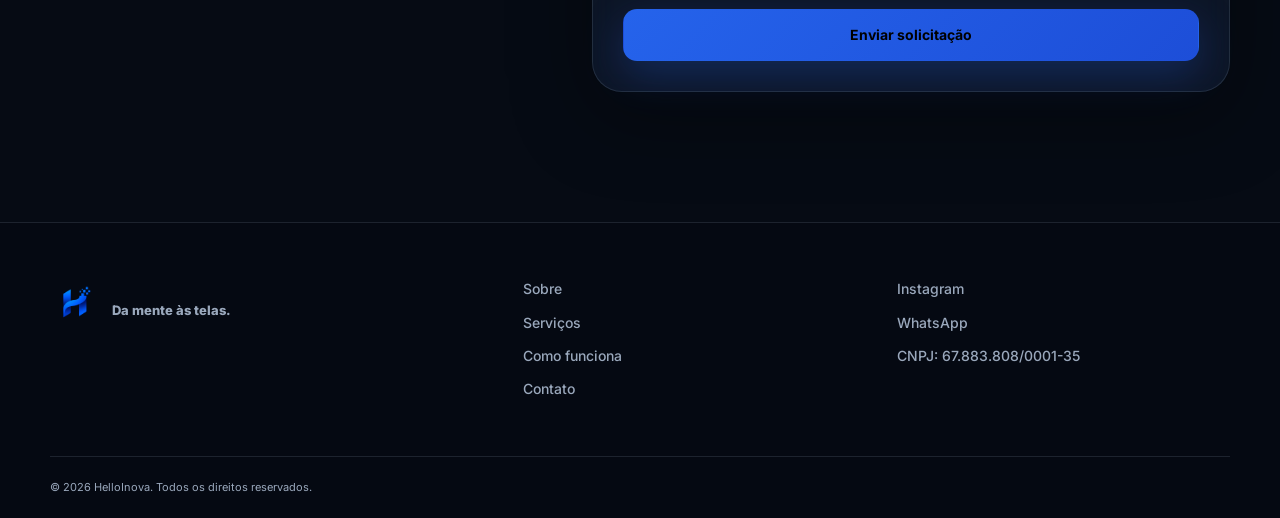
==== commit 025dc310: "Melhorias no site institucional" ====
--- a/index.html
+++ b/index.html
@@ -85,7 +85,7 @@
 
             <a
               class="button button-ghost whatsapp-link"
-              href="#"
+              href="#comtato"
               target="_blank"
               rel="noopener noreferrer"
             >
@@ -516,8 +516,7 @@
       <div>
         <a class="brand" href="#inicio">
           <img src="img/logo.png" alt="HelloInova" class="logo" />
-        <p>Da mente às telas.</p>
-
+          <p>Da mente às telas.</p>
         </a>
       </div>
 
@@ -533,6 +532,7 @@
         <a class="whatsapp-link" href="#" target="_blank" rel="noopener noreferrer">
           WhatsApp
         </a>
+        <a>CNPJ: 67.883.808/0001-35 </a>
       </div>
     </div>
 
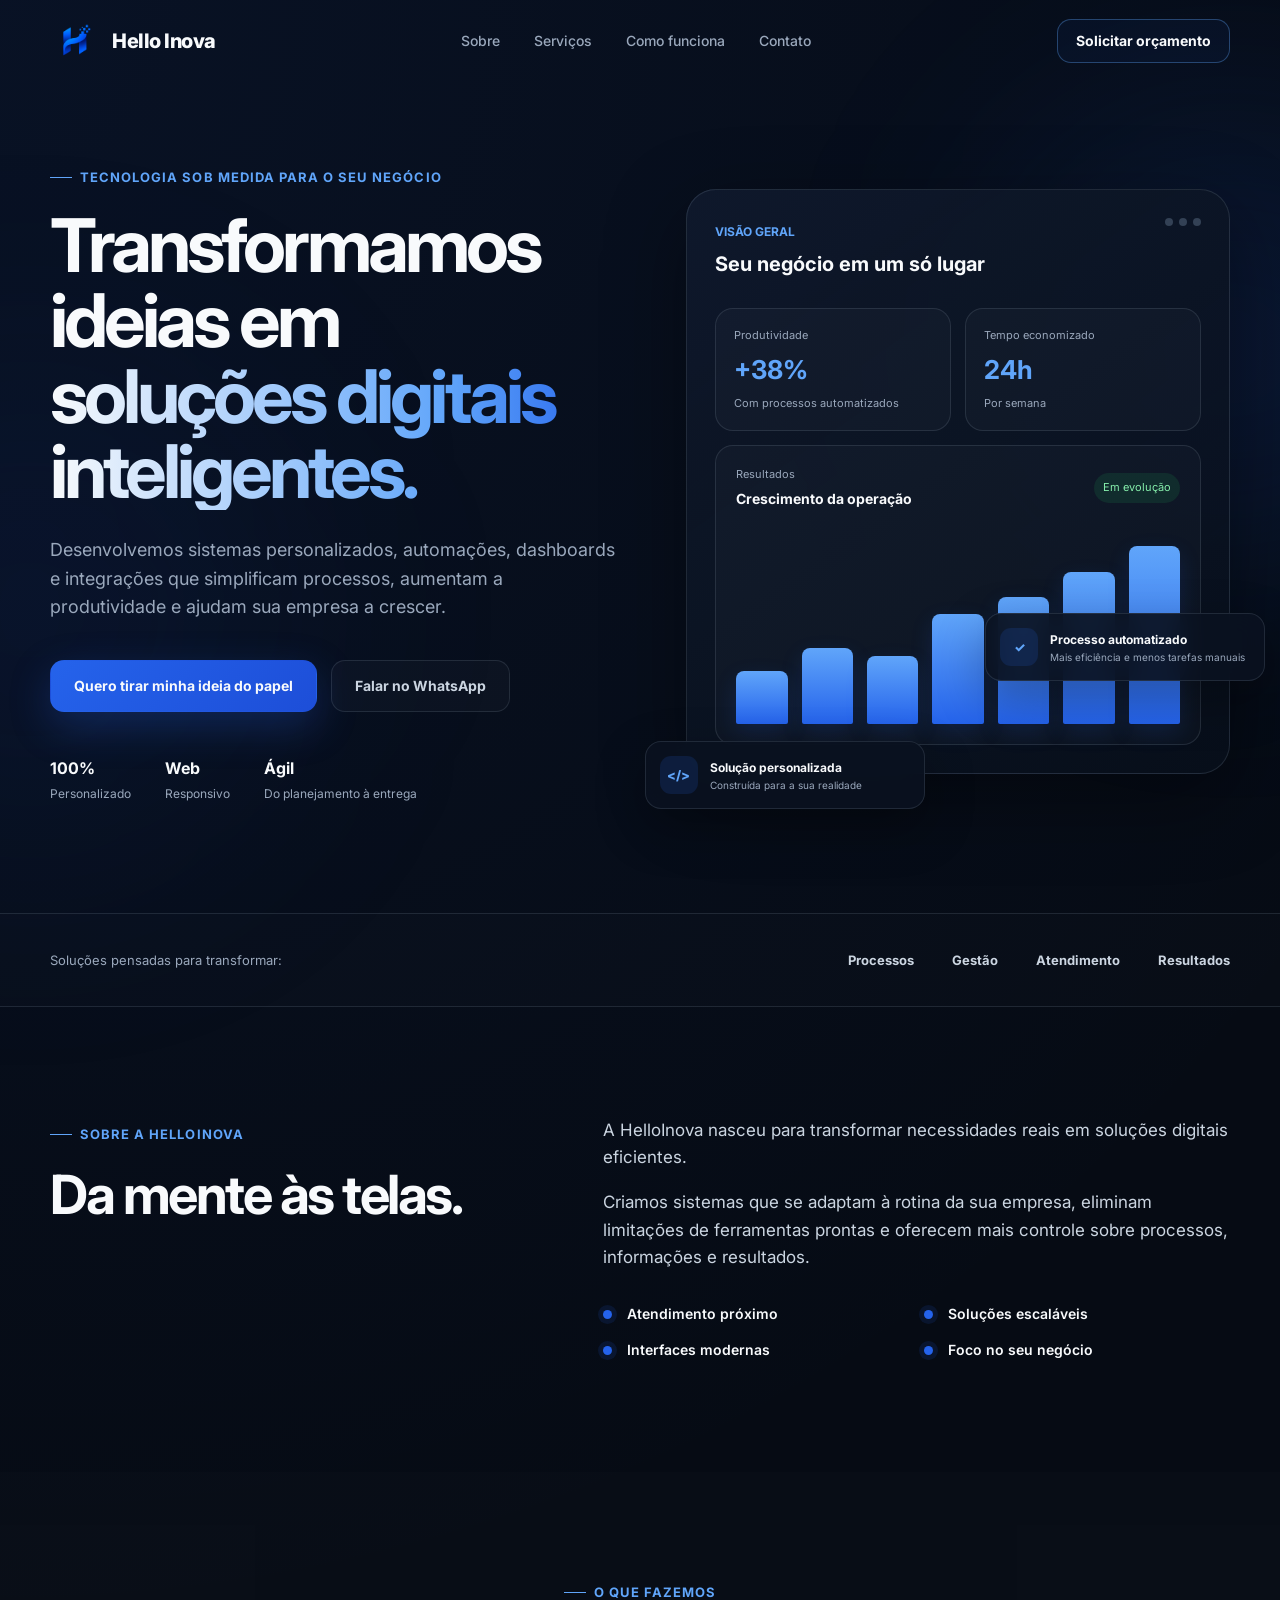
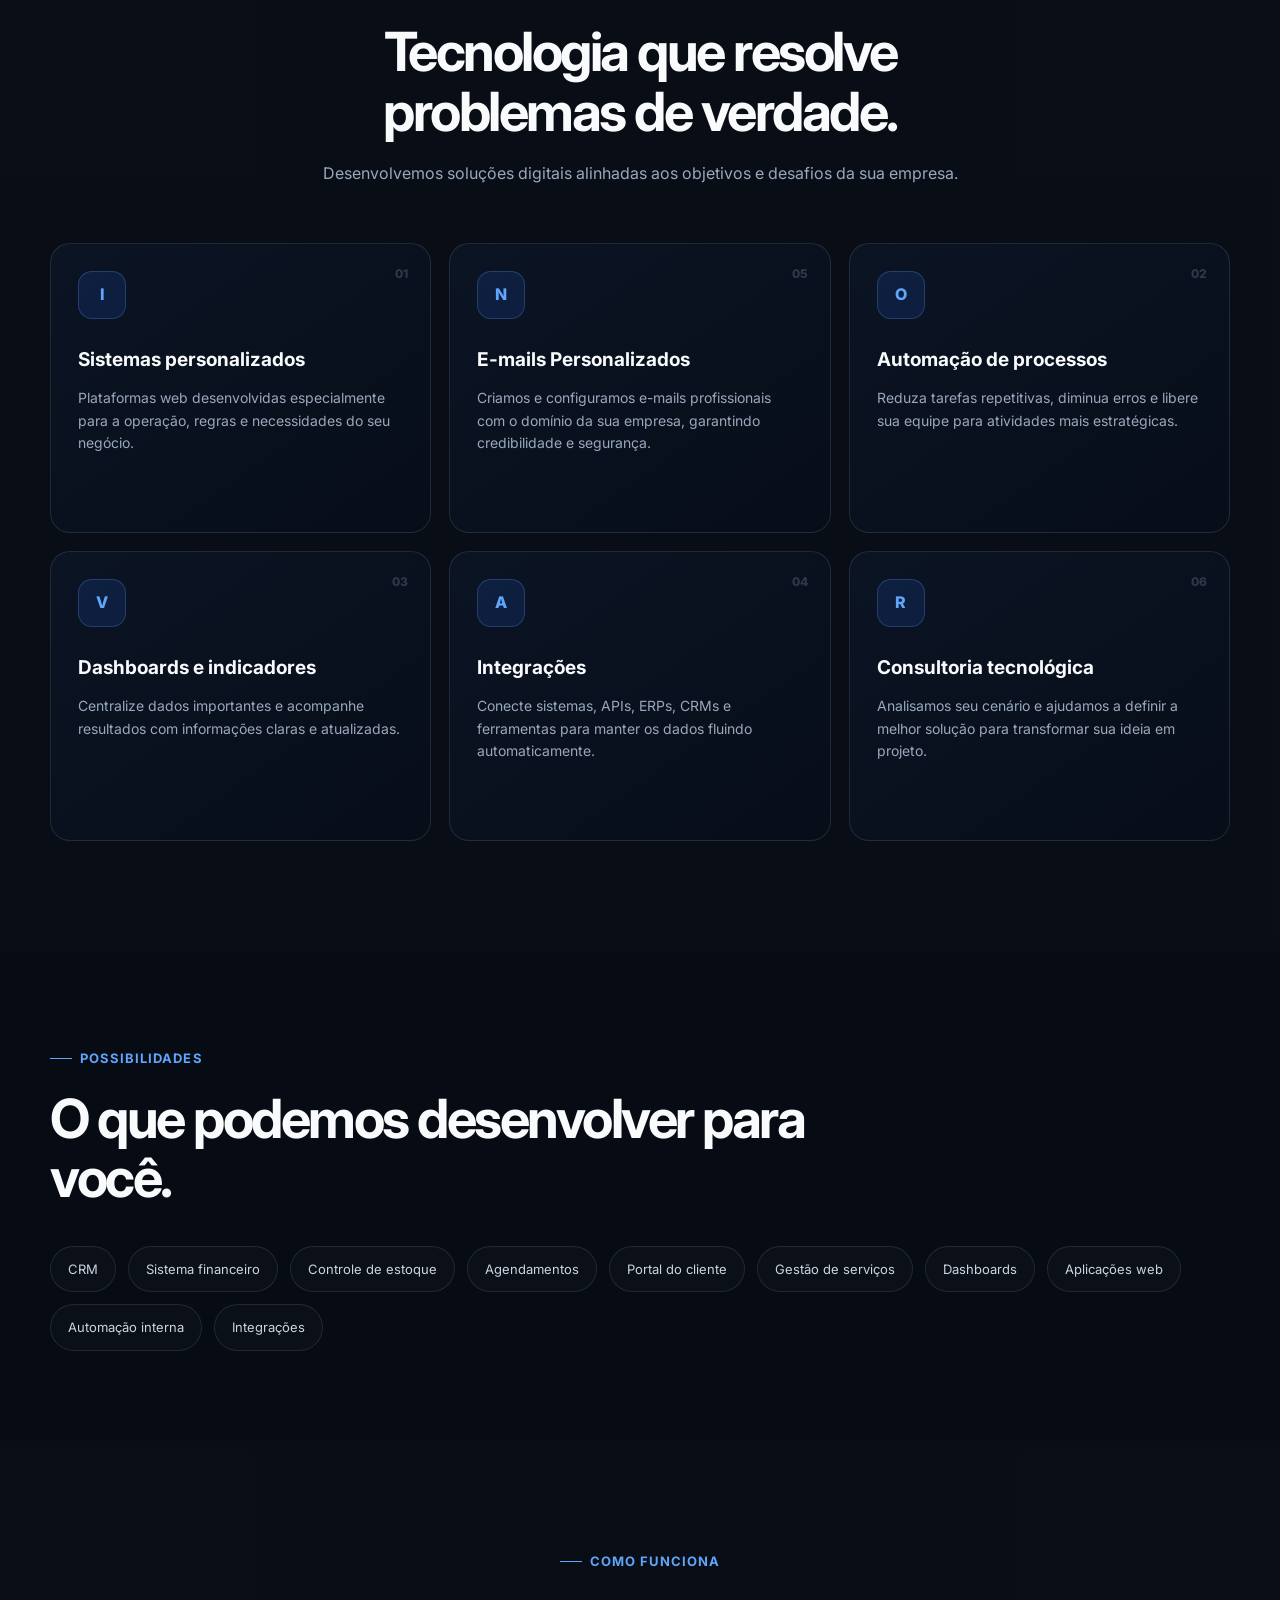
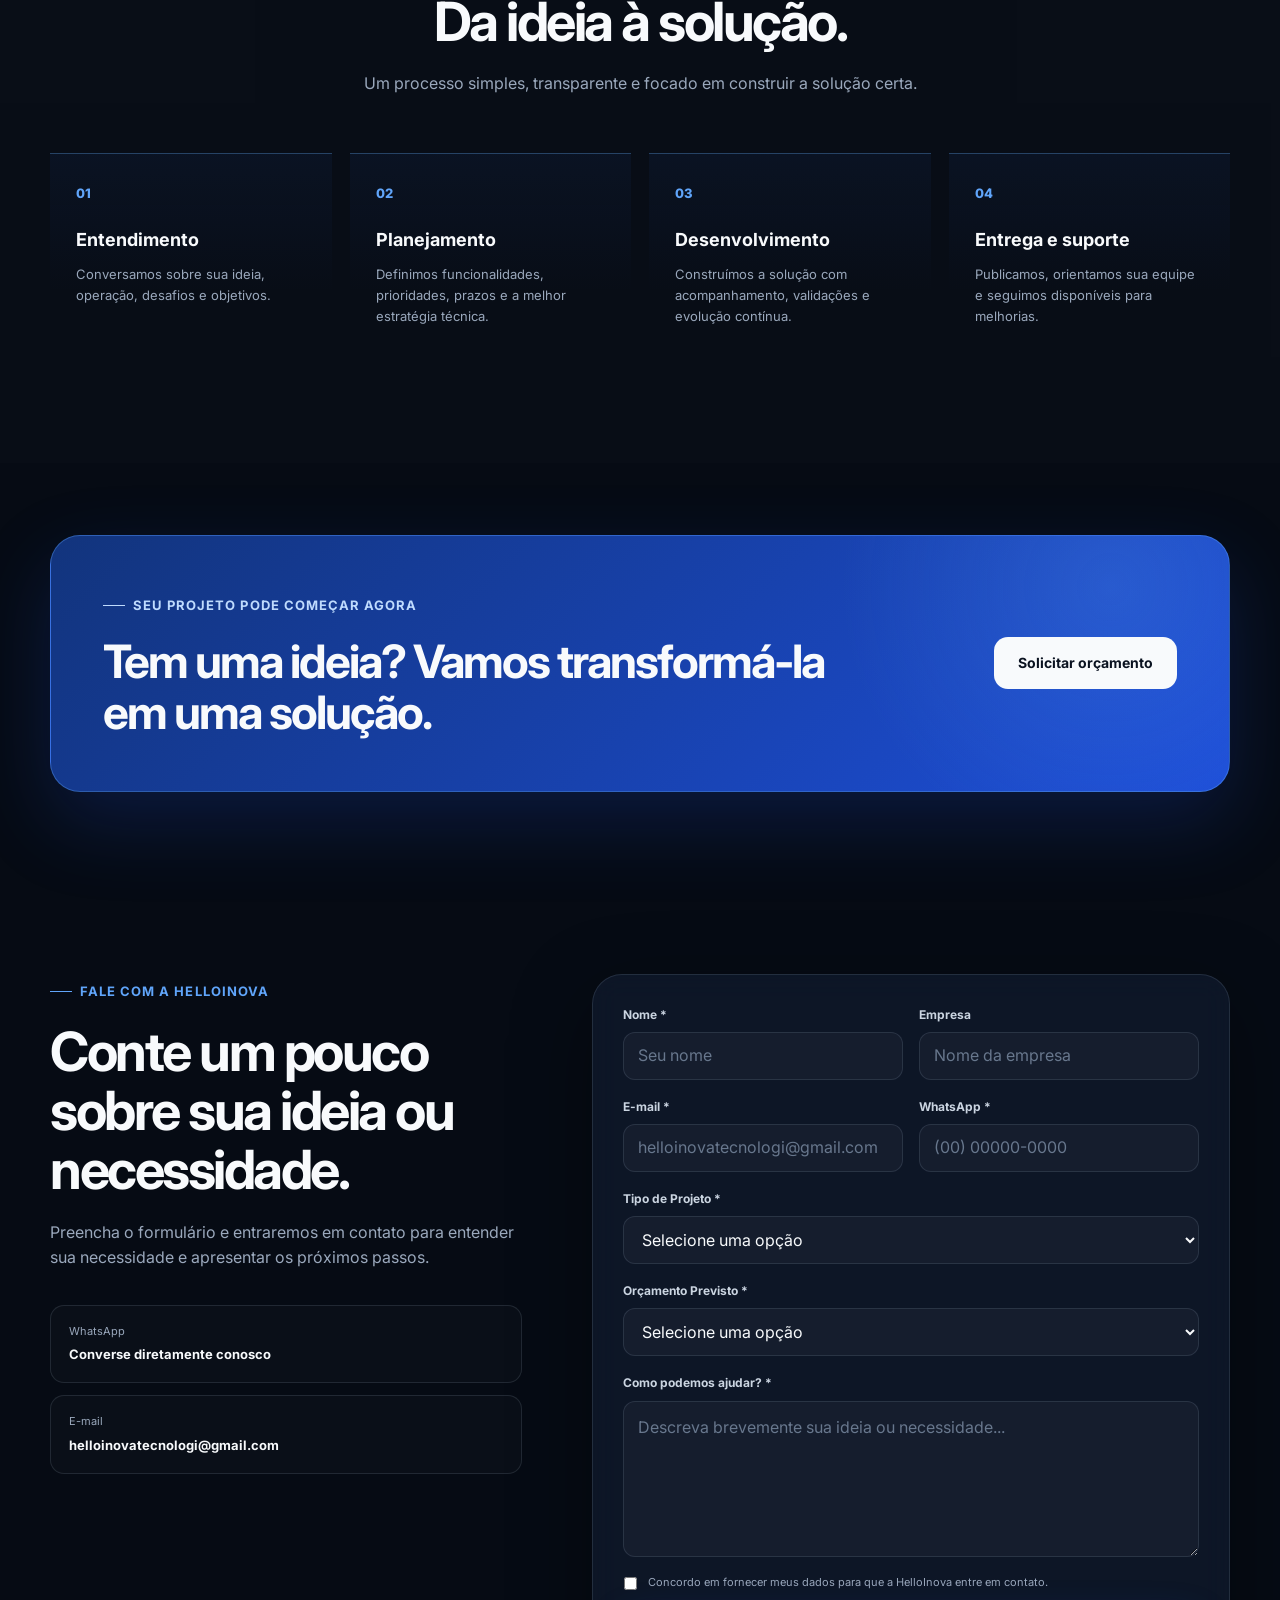
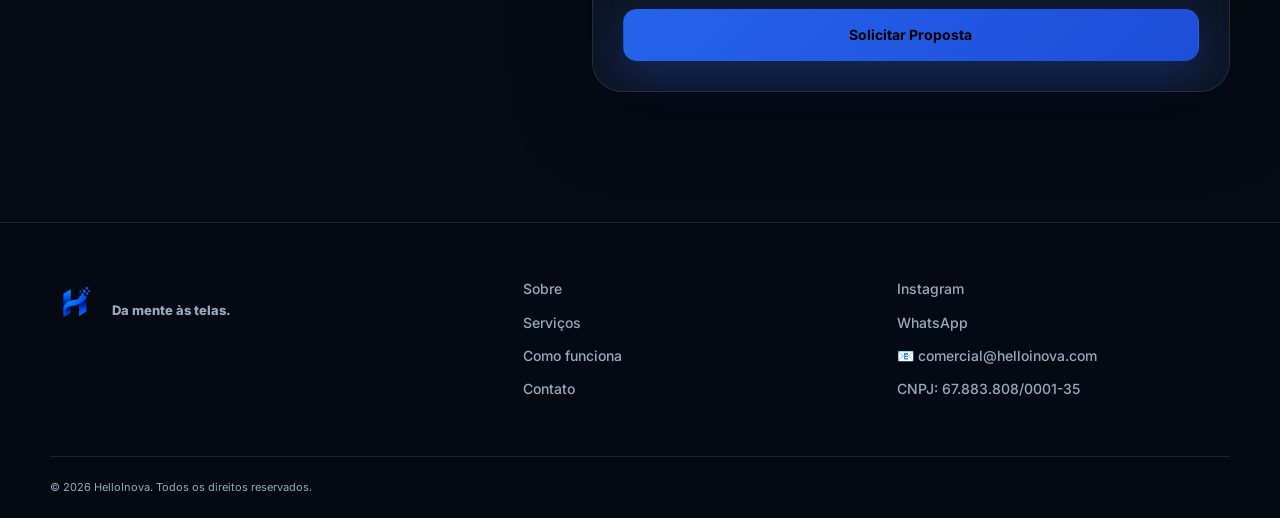
==== commit 2c99704a: "Atualiza link do Instagram" ====
--- a/index.html
+++ b/index.html
@@ -233,7 +233,7 @@
         <div class="services-grid">
           <article class="service-card reveal">
             <span class="service-number">01</span>
-            <div class="service-icon">S</div>
+            <div class="service-icon">I</div>
             <h3>Sistemas personalizados</h3>
             <p>
               Plataformas web desenvolvidas especialmente para a operação,
@@ -241,9 +241,18 @@
             </p>
           </article>
 
+                    <article class="service-card reveal">
+            <span class="service-number">05</span>
+            <div class="service-icon">N</div>
+            <h3>E-mails Personalizados</h3>
+            <p>
+              Criamos e configuramos e-mails profissionais com o domínio da sua empresa, garantindo credibilidade e segurança.
+            </p>
+          </article>
+
           <article class="service-card reveal">
             <span class="service-number">02</span>
-            <div class="service-icon">A</div>
+            <div class="service-icon">O</div>
             <h3>Automação de processos</h3>
             <p>
               Reduza tarefas repetitivas, diminua erros e libere sua equipe para
@@ -253,7 +262,7 @@
 
           <article class="service-card reveal">
             <span class="service-number">03</span>
-            <div class="service-icon">D</div>
+            <div class="service-icon">V</div>
             <h3>Dashboards e indicadores</h3>
             <p>
               Centralize dados importantes e acompanhe resultados com
@@ -263,7 +272,7 @@
 
           <article class="service-card reveal">
             <span class="service-number">04</span>
-            <div class="service-icon">I</div>
+            <div class="service-icon">A</div>
             <h3>Integrações</h3>
             <p>
               Conecte sistemas, APIs, ERPs, CRMs e ferramentas para manter os
@@ -272,18 +281,8 @@
           </article>
 
           <article class="service-card reveal">
-            <span class="service-number">05</span>
-            <div class="service-icon">E</div>
-            <h3>Evolução de sistemas</h3>
-            <p>
-              Melhoramos aplicações existentes, adicionamos recursos e
-              modernizamos experiências digitais.
-            </p>
-          </article>
-
-          <article class="service-card reveal">
             <span class="service-number">06</span>
-            <div class="service-icon">C</div>
+            <div class="service-icon">R</div>
             <h3>Consultoria tecnológica</h3>
             <p>
               Analisamos seu cenário e ajudamos a definir a melhor solução para
@@ -385,7 +384,7 @@
       <div class="container contact-grid">
         <div class="contact-copy reveal">
           <span class="eyebrow">Fale com a HelloInova</span>
-          <h2>Conte um pouco sobre o seu projeto.</h2>
+          <h2>Conte um pouco sobre sua ideia ou necessidade.</h2>
           <p>
             Preencha o formulário e entraremos em contato para entender sua
             necessidade e apresentar os próximos passos.
@@ -461,8 +460,9 @@
             <select id="projectType" name="projectType" required>
               <option value="">Selecione uma opção</option>
               <option value="Sistema personalizado">Sistema personalizado</option>
+              <option value="E-mail Personalizado">E-mail Personalizado</option>
+              <option value="Dashboard">Dashboard</option>
               <option value="Automação de processos">Automação de processos</option>
-              <option value="Dashboard">Dashboard</option>
               <option value="Integração">Integração</option>
               <option value="Landing page ou site">Landing page ou site</option>
               <option value="Outro">Outro</option>
@@ -474,7 +474,8 @@
 
             <select id="budget" name="budget" required>
               <option value="">Selecione uma opção</option>
-              <option>Até R$ 3.000</option>
+              <option>Até R$ 1.000</option>
+              <option>R$ 1.000 a R$ 3.000</option>
               <option>R$ 3.000 a R$ 10.000</option>
               <option>R$ 10.000 a R$ 30.000</option>
               <option>Acima de R$ 30.000</option>
@@ -502,7 +503,7 @@
           </label>
 
           <button class="button button-primary button-full" type="submit">
-            Enviar solicitação
+            Solicitar Proposta
           </button>
 
           <div class="form-message" id="formMessage" role="status"></div>
@@ -528,11 +529,18 @@
       </div>
 
       <div class="footer-social">
-        <a href="#" aria-label="Instagram da HelloInova">Instagram</a>
+        <a href="https://www.instagram.com/helloinova/" target="_blank" rel="noopener noreferrer" aria-label="Instagram da HelloInova">
+          Instagram
+        </a>
+
         <a class="whatsapp-link" href="#" target="_blank" rel="noopener noreferrer">
           WhatsApp
         </a>
-        <a>CNPJ: 67.883.808/0001-35 </a>
+        <a href="mailto:comercial@helloinova.com" target="_blank" rel="noopener noreferrer" aria-label="E-mail da HelloInova">
+          📧 comercial@helloinova.com
+        </a>
+
+        <a>CNPJ: 67.883.808/0001-35</a>
       </div>
     </div>
 
